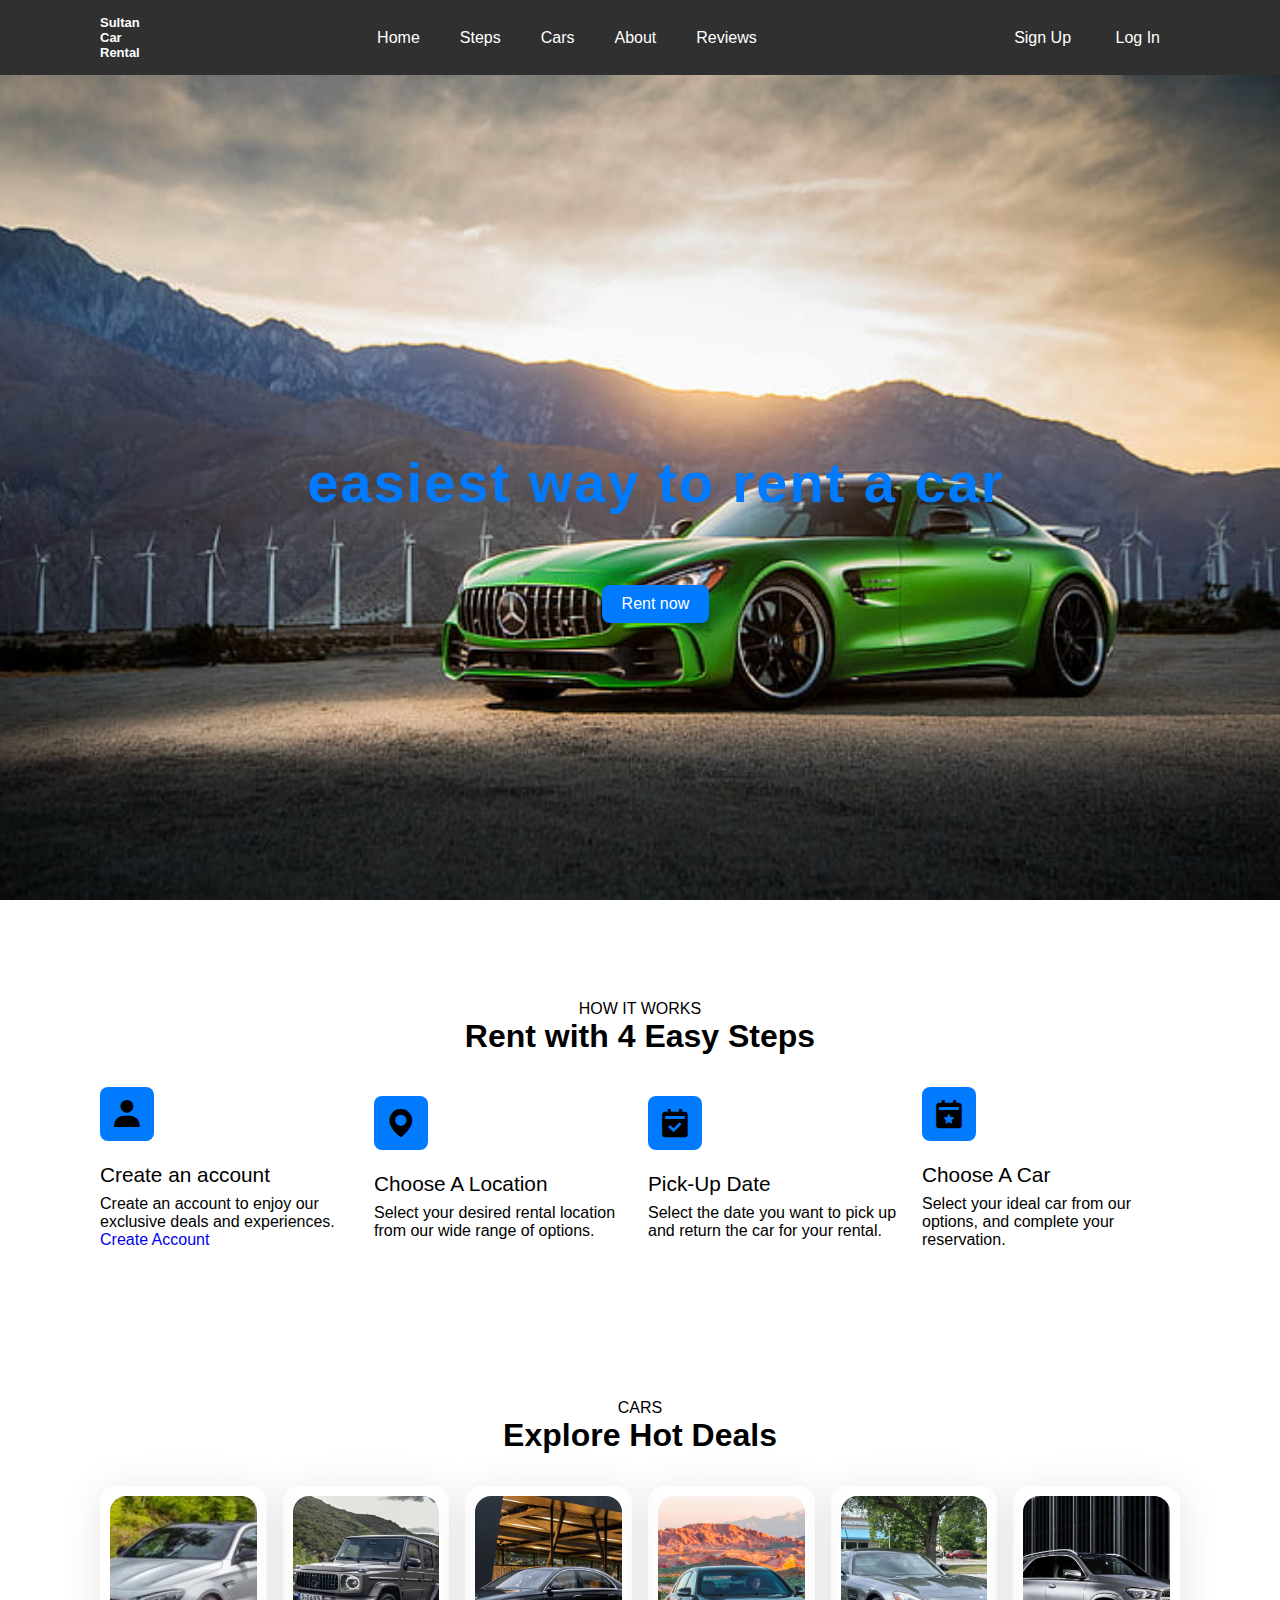
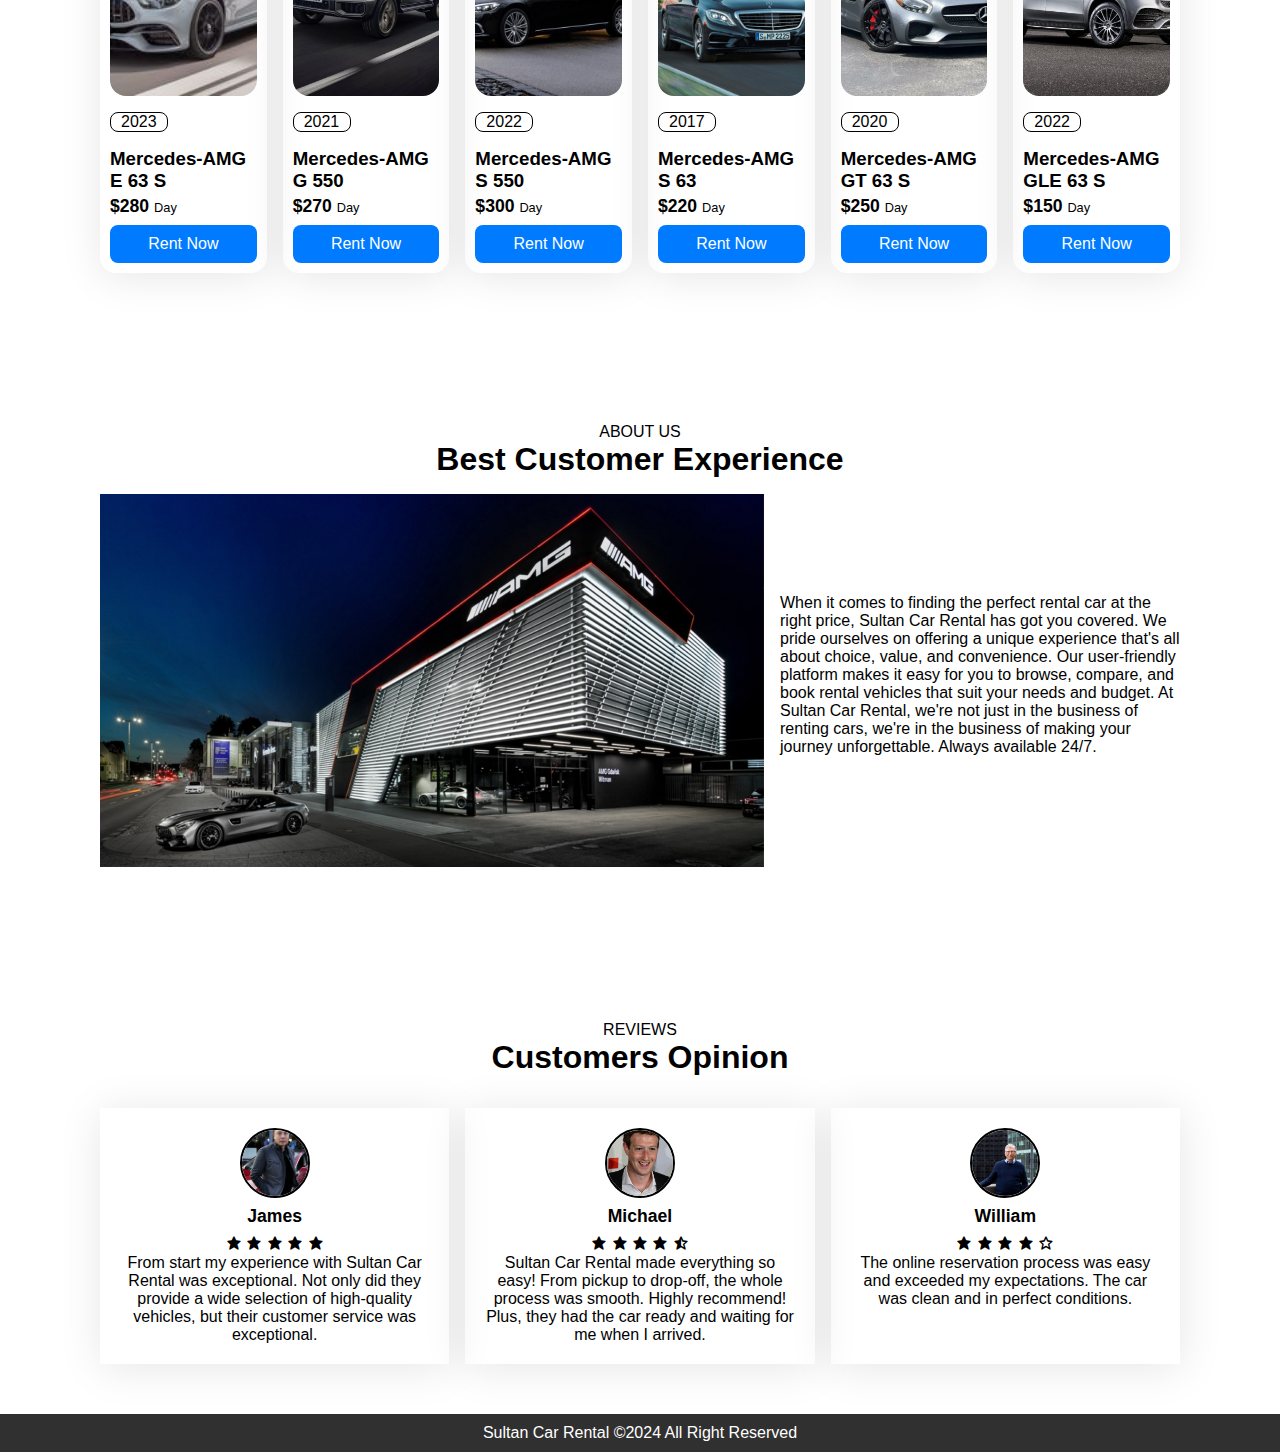
==== index.html @ 5238570a "Update and rename main.html to index.html" ====
<!DOCTYPE html>
<html lang="en">

<head>
    <meta charset="UTF-8">
    <meta name="viewport" content="width=device-width, initial-scale=1.0">
    <title>Sultan Car Rent</title>
    <link rel="stylesheet" href="stilo.css">
    <link rel="stylesheet" href="https://cdn.jsdelivr.net/npm/boxicons@latest/css/boxicons.min.css">
</head>

<body>
    <header>
        <a href="index.html">
            <h1>Sultan<br>Car<br>Rental</h1>
        </a>

        <ul class="navbar">
            <li><a href="#home">Home</a></li>
            <li><a href="#steps">Steps</a></li>
            <li><a href="#cars">Cars</a></li>
            <li><a href="#about">About</a></li>
            <li><a href="#reviews">Reviews</a></li>
        </ul>

        <div class="header-btn">
            <a href="sign_up.html" class="sign-up">Sign Up</a>
            <a href="log_in.html" class="log-in">Log In</a>
        </div>
    </header>
    <section class="home" id="home">
        <div class="text">
            <h1>easiest way to rent a car</h1>
            <a href="rent.html" class="btn">Rent now</a>
        </div>
    </section>
    <section class="steps" id="steps">
        <div class="heading">
            <span>How It Works </span>
            <h1>Rent with 4 Easy Steps</h1>
        </div>
        <div class="ride-container">
            <div class="box">
                <a href="sign_up.html">
                    <i class='bx bxs-user'></i>
                </a>
                <h2>Create an account</h2>
                <p>Create an account to enjoy our exclusive deals and experiences. <a href="sign_up.html">Create
                        Account</a></p>
            </div>
            <div class="box">
                <i class='bx bxs-map'></i>
                <h2>Choose A Location</h2>
                <p>Select your desired rental location from our wide range of options.</p>
            </div>
            <div class="box">
                <i class='bx bxs-calendar-check'></i>
                <h2>Pick-Up Date</h2>
                <p>Select the date you want to pick up and return the car for your rental.</p>
            </div>
            <div class="box">
                <i class='bx bxs-calendar-star'></i>
                <h2>Choose A Car</h2>
                <p>Select your ideal car from our options, and complete your reservation.</p>
            </div>
        </div>
    </section>
    <section class="cars" id="cars">
        <div class="heading">
            <span>Cars</span>
            <h1>Explore Hot Deals</h1>
        </div>
        <div class="services-container">
            <div class="box">
                <div class="box-img">
                    <img src="img/E63s.jpg" alt="">
                </div>
                <p>2023</p>
                <h3>Mercedes-AMG E 63 S</h3>
                <h2>$280 <span>Day</span> </h2>
                <a href="rent.html" class="btn">Rent Now</a>
            </div>

            <div class="box">
                <div class="box-img">
                    <img src="img/gclass.jpg" alt="">
                </div>
                <p>2021</p>
                <h3>Mercedes-AMG <br>G 550</h3>
                <h2>$270 <span>Day</span> </h2>
                <a href="rent.html" class="btn">Rent Now</a>
            </div>

            <div class="box">
                <div class="box-img">
                    <img src="img/sclass.jpg" alt="">
                </div>
                <p>2022</p>
                <h3>Mercedes-AMG S 550</h3>
                <h2>$300 <span>Day</span></h2>
                <a href="rent.html" class="btn">Rent Now</a>
            </div>

            <div class="box">
                <div class="box-img">
                    <img src="img/s63.jpg" alt="">
                </div>
                <p>2017</p>
                <h3>Mercedes-AMG <br>S 63</h3>
                <h2>$220 <span>Day</span> </h2>
                <a href="rent.html" class="btn">Rent Now</a>
            </div>

            <div class="box">
                <div class="box-img">
                    <img src="img/gts.jpg" alt="">
                </div>
                <p>2020</p>
                <h3>Mercedes-AMG GT 63 S</h3>
                <h2>$250 <span>Day</span></h2>
                <a href="rent.html" class="btn">Rent Now</a>
            </div>

            <div class="box">
                <div class="box-img">
                    <img src="img/gle.jpg" alt="">
                </div>
                <p>2022</p>
                <h3>Mercedes-AMG GLE 63 S</h3>
                <h2>$150 <span>Day</span></h2>
                <a href="rent.html" class="btn">Rent Now</a>
            </div>
        </div>
    </section>
    <section>
        <div class="heading" id="about">
            <span>About Us</span>
            <h1>Best Customer Experience</h1>
        </div>
        <div class="about-container">
            <div class="about-img">
                <img src="img/about.jpg">
            </div>
            <div class="about-text">
                <p>When it comes to finding the perfect rental car at the right price,
                    Sultan Car Rental has got you covered. We pride ourselves on offering
                    a unique experience that's all about choice, value, and convenience.
                    Our user-friendly platform makes it easy for you to browse, compare,
                    and book rental vehicles that suit your needs and budget. At Sultan Car Rental,
                    we're not just in the business of renting cars, we're in the business of making your journey
                    unforgettable.
                    Always available 24/7.</p>
            </div>
        </div>
    </section>
    <section class="reviews" id="reviews">
        <div class="heading">
            <span>Reviews</span>
            <h1>Customers Opinion</h1>
        </div>
        <div class="reviews-container">
            <div class="box">
                <div class="rev-img">
                    <img src="img/elon.jpg" alt="">
                </div>
                <h2>James</h2>
                <div class="stars">
                    <i class='bx bxs-star'></i>
                    <i class='bx bxs-star'></i>
                    <i class='bx bxs-star'></i>
                    <i class='bx bxs-star'></i>
                    <i class='bx bxs-star'></i>
                </div>
                <p>From start my experience with
                    Sultan Car Rental was exceptional. Not only
                    did they provide a wide selection of
                    high-quality vehicles, but their customer
                    service was exceptional.</p>
            </div>

            <div class="box">
                <div class="rev-img">
                    <img src="img/mark.jpg" alt="">
                </div>
                <h2>Michael</h2>
                <div class="stars">
                    <i class='bx bxs-star'></i>
                    <i class='bx bxs-star'></i>
                    <i class='bx bxs-star'></i>
                    <i class='bx bxs-star'></i>
                    <i class='bx bxs-star-half'></i>
                </div>
                <p>Sultan Car Rental made 
                    everything so easy! From pickup to 
                    drop-off, the whole process was smooth.
                    Highly recommend! Plus, they had the car 
                    ready and waiting for me when I arrived.</p>
            </div>

            <div class="box">
                <div class="rev-img">
                    <img src="img/bill.jpg" alt="">
                </div>
                <h2>William</h2>
                <div class="stars">
                    <i class='bx bxs-star'></i>
                    <i class='bx bxs-star'></i>
                    <i class='bx bxs-star'></i>
                    <i class='bx bxs-star'></i>
                    <i class='bx bx-star'></i>
                </div>
                <p>The online reservation process was easy
                    and exceeded my expectations. The car was
                    clean and in perfect conditions.</p>

            </div>
        </div>
    </section>
    <footer>
        <div class="copyright">
            Sultan Car Rental &#169;2024 All Right Reserved
        </div>
    </footer>
</body>

</html>
---- stilo.css ----
* {
    margin: 0;
    padding: 0;
    box-sizing: border-box;
    scroll-padding-top: 2rem;
    scroll-behavior: smooth;
    list-style: none;
    text-decoration: none;
    font-family: Arial, Helvetica, sans-serif;
}

html::-webkit-scrollbar {
    width: 0.5rem;
}

html::-webkit-scrollbar-track {
    background: transparent;
}

html::-webkit-scrollbar-thumb {
    background: black;

}

section {
    padding: 50px 100px;

}

header {
    position: fixed;
    width: 100%;
    top: 0;
    right: 0;
    display: flex;
    align-items: center;
    justify-content: space-between;
    background: #303030;
    padding: 15px 100px;
    z-index: 1000;
}

header h1 {
    color: white;
    font-size: small;
}

.navbar {
    display: flex;

}

.navbar li {
    position: relative;
}

.navbar a {
    font-size: 1rem;
    padding: 10px 20px;
    color: white;
    font-weight: 500;
}

.navbar a::after {
    content: '';
    width: 0;
    height: 3px;
    background: white;
    position: absolute;
    bottom: -4px;
    left: 0;
    transition: 0.5s;
}

.navbar a:hover::after {
    width: 100%;
}

.header-btn a {
    padding: 10px 20px;
    color: white;
    font-weight: 500;
}

.header-btn .log-in {
    background: #303030;
    color: #fff;
    border-radius: 0.5rem;
}

.header-btn .log-in:hover {
    background: #007bff;
}

.header-btn .sign-up {
    background: #303030;
    color: #fff;
    border-radius: 0.5rem;
}

.header-btn .sign-up:hover {
    background: #007bff;
}

.header-btn .logout {
    background: #303030;
    color: #fff;
    border-radius: 0.5rem;
}

.header-btn .logout:hover {
    background: #007bff;
}

.home {
    width: 100%;
    min-height: 100vh;
    position: relative;
    background: url('img/car1.jpg');
    background-repeat: no-repeat;
    background-position: center right;
    background-size: cover;
    display: grid;
    align-items: center;
    grid-template-columns: repeat(2, 1fr);
}

.frm {
    position: relative;
    display: grid;
    align-items: center;
}

.text h1 {
    font-size: 3.5rem;
    letter-spacing: 2px;
    color: #007bff;
    white-space: nowrap;
    text-align: center;
    position: absolute;
    top: 50%;
    left: 24%;

}

.text .btn {
    padding: 10px 20px;
    background: #007bff;
    color: #fff;
    border-radius: 0.5rem;
    position: absolute;
    left: 47%;
    top: 65%;

}

.text .btn:hover {
    background-color: red;
}

.text p {
    margin: 00.rem 0 1rem;
}

.form-container form {
    display: flex;
    flex-wrap: wrap;
    gap: 1rem;
    position: absolute;
    top: 1px;
    left: 100px;
    background: #fff;
    border-radius: 0.5rem;
    right: 100px;
}

.input-box input {
    padding: 7px;
    outline: none;
    border: none;
    background: #eeeff1;
    border-radius: 0.5rem;
    font-size: 1rem;

}

.options select {
    padding: 7px;
    outline: none;
    border: none;
    background: #eeeff1;
    border-radius: 0.5rem;
    font-size: 1rem;
}

.form-container form .btn {
    flex: 1 1 7rem;
    padding: 10px 34px;
    border: none;
    border-radius: 0.5rem;
    background: #303030;
    color: #fff;
    font-size: 1rem;

}

.form-container form .btn:hover {
    background: #007bff;

}

.heading {
    margin-top: 50px;
    text-align: center;
}

.heading span {
    font-weight: 0.9rem;
    text-transform: uppercase;
}

.heading h1 {
    font-size: 2rem;
}

.ride-container {
    display: grid;
    align-items: center;
    grid-template-columns: repeat(auto-fit, minmax(250px, auto));
    gap: 1rem;
    margin-top: 2rem;

}

.ride-container .box .bx {
    font-size: 34px;
    padding: 10px;
    background: #007bff;
    color: black;
    border-radius: 0.5rem;
}

.ride-container .box h2 {
    font-size: 1.3rem;
    font-weight: 500;
    margin: 1.4rem 0 0.5rem;
}

.ride-container .box .bx:hover {
    background: darkgrey;
    color: #fff;

}

.box a:hover {
    color: red;
}

.services-container {
    display: grid;
    grid-template-columns: repeat(auto-fit, minmax(2px, auto));
    gap: 1rem;
    margin-top: 2rem;
}

.services-container .box {
    padding: 10px;
    border-radius: 1rem;
    box-shadow: 1px 4px 41px rgba(0, 0, 0, 0.1);
}

.services-container .box .box-img {
    width: 100%;
    height: 200px;
}

.services-container .box .box-img img {
    width: 100%;
    height: 100%;
    border-radius: 1rem;
    object-fit: cover;
    object-fit: center;
}

.services-container .box p {
    padding: 0 10px;
    border: 1px solid black;
    width: 58px;
    border-radius: 0.5rem;
    margin: 1rem 0 1rem;
}

.services-container .box h3 {
    font-size: 500;
}

.services-container .box h2 {
    font-size: 1.1rem;
    font-weight: 600;
    color: black;
    margin: 0.2rem 0 0.5rem;
}

.services-container .box h2 span {
    font-size: 0.8rem;
    font-weight: 500;
    color: black;
}

.services-container .box .btn {
    display: flex;
    justify-content: center;
    background: #007bff;
    color: #fff;
    padding: 10px;
    border-radius: 0.5rem;
}

.services-container .box .btn:hover {
    background: red;
}

.about-container {
    display: grid;
    grid-template-columns: repeat(2, 1fr);
    margin-top: 2rem;
    align-items: center;
    gap: 1rem;
    margin-top: 1rem;
}

.about-img img {
    width: auto;
    height: auto;
}

.about-text span {
    font-weight: 500;
    color: black;
    text-transform: uppercase;
}

.about-text p {
    margin: 0.5rem 0 1.4rem;
}

.reviews-container {
    display: grid;
    grid-template-columns: repeat(auto-fit, minmax(250px, auto));
    gap: 1rem;
    margin-top: 2rem;
}

.rev-img {
    width: 70px;
    height: 70px;
}

.rev-img img {
    width: 100%;
    height: 100%;
    border-radius: 50%;
    object-fit: cover;
    object-position: center;
    border: 2px solid black;
}

.reviews-container .box {
    display: flex;
    flex-direction: column;
    align-items: center;
    text-align: center;
    padding: 20px;
    box-shadow: 1px 4px 41px rgba(0, 0, 0, 0.1);
    border-radius: 0.rem;
}

.reviews-container .box h2 {
    font-size: 1.1rem;
    font-weight: 600;
    margin: 0.5rem 0 0.5rem;
}

.reviews-container .box .stars .bx {
    color: black;
}

.login-page {
    width: 100%;
    height: 100%;
    position: relative;
    background: url('img/back.jpg');
    background-position: center right;
    background-size: cover;
    display: grid;
    align-items: center;
}

footer {
    position: relative;
    bottom: 0;
    padding: 5px;
    width: 100%;
    background-color: #303030;
    color: #fff;
    text-align: center;
}

.copyright {
    margin: 0 auto;
    max-width: 800px;
    padding: 5px;
    text-align: center;
}

.login-container {
    font-weight: 400;
    width: 300px;
    position: relative;
    margin: 60px auto 30px;
    padding: 10px;
    overflow: hidden;
    background: #111;
    border-radius: 0.4em;
    border: 1px solid #191919;
    box-shadow: inset 0 0 2px 1px rgba(255, 255, 255, 0.08), 0 16px 10px -8px rgba(0, 0, 0, 0.6);

}

.login-container .btn {
    padding: 10px 20px;
    background: #007bff;
    color: #fff;
    border-radius: 0.5rem;
    font-size: 1rem;
}

.login-container .btn:hover {
    background-color: red;
}

.login-page {
    margin: 0;
    padding: 0;
    height: 100vh;
    overflow: hidden;

}

.login-box {
    position: absolute;
    top: 50%;
    left: 50%;
    transform: translate(-50%, -50%);
    width: 400px;
    background: white;
    border-radius: 10px;

}

.login-box h1 {
    text-align: center;
    padding: 0 0 20px 0;
    border-bottom: 1p solid silver;
}

.login-box form {
    padding: 0 40px;
    box-sizing: border-box;

}

form .txt {
    position: relative;
    border-bottom: 2px solid #adadad;
    margin: 30px 0;

}

.txt input {
    width: 100%;
    padding: 0 5px;
    height: 40px;
    font-size: 16px;
    border: none;
    background: none;
    outline: none;

}

.txt label {
    position: absolute;
    top: 50%;
    left: 5px;
    color: #adadad;
    transform: translateY(-50%);
    font-size: 16px;
    pointer-events: none;
    transition: 0.5s;

}

.txt span::before {
    content: '';
    position: absolute;
    top: 40px;
    left: 0;
    width: 100%;
    height: 2px;
    background: #007bff;
    transition: 0.5s;

}

.txt input:focus~label,
.txt input:valid~label {
    top: -5px;
    color: #007bff;

}

.txt input:focus~span::before,
.txt input:valid~span::before {
    width: 100%;

}

.signup_link {
    margin: 30px 0;
    text-align: center;
    font-size: 16 px;
    color: #666666;

}

.signup_link a {
    color: #007bff;
    text-decoration: none;

}

.signup_link a:hover {
    text-decoration: underline;

}

.login-box form .btn {
    width: 100%;
    align-items: center;
    padding: 10px 34px;
    border: none;
    border-radius: 0.5rem;
    background: #303030;
    color: #fff;
    font-size: 1rem;

}

.login-box form .btn:hover {
    background: #007bff;

}


@media (max-width: 991px) {
    header {
        padding: 18px 40px;
    }

    section {
        padding: 50px 40px;
    }

    .navbar,
    .header-btn {
        display: none;
    }

}

@media (max-width: 881px) {
    .home {
        background-position: left;
    }

    .form-container form {
        bottom: 0.2rem;
        left: 40px;
    }
}

@media (max-width: 768px) {
    header {
        padding: 11px 40px;
    }

    .sign-up {
        display: none;
    }

    .text h1 {
        font-size: 2.5rem;
    }

    .home {
        grid-template-columns: 1fr;
    }

    .form-container form {
        position: unset;
    }

    .header .navbar {
        position: absolute;
        top: 50%;
        left: 50%;
        transform: translate(-50%, -50%);
        width: 100%;
        display: flex;
        flex-direction: column;
        background: #fff;
        box-shadow: 0 4px 4px rgba(0, 0, 0, 0.1);
        transition: 0.2s ease;
        text-align: center;
    }

    .navbar.active {
        top: 100%;
    }

    .navbar a {
        padding: 1rem;
        border-left: 2px solid white;
        margin: 1rem;
        display: block;
    }

    .navbar a:hover {
        color: #fff;
        background: black;
        border: none;
    }

    .navbar a::after {
        display: none;
    }

    .heading span {
        font-size: 0.9rem;
        font-weight: 600;
    }

    .heading h1 {
        font-size: 1.3rem;
    }

    .about-container {
        grid-template-columns: 1fr;
        text-align: center;
    }

    .about-img {
        padding: 1rem;
        order: 2rem;
    }
}


@media (max-width: 568px) {
    .copyright {
        flex-direction: column;
    }

    .form-container {
        padding-top: 2rem;
    }
}

@media (max-width: 350px) {
    .header {
        padding: 6px 14px;
    }

    section {
        padding: 50px 14px;
    }

    .header-btn .log-in {
        padding: 7px 10px;
        font-size: 14px;
        font-weight: 400;
    }

    .text h1 {
        font-size: 2rem;
    }

    .services-container {
        grid-template-columns: repeat(auto-fit, minmax(254), auto);
    }
}

@media screen and (max-width: 768px) {
    section {
        padding: 40px 70px;
    }

    header {
        padding: 15px;
    }

    header h1 {
        font-size: smaller;
    }

    .navbar a {
        font-size: 0.9rem;
    }

    .text h1 {
        font-size: 2.5rem;
        left: 20%;
    }

    .text .btn {
        left: 45%;
        top: 60%;
    }

    .form-container form {
        left: 50px;
        right: 50px;
    }

    .login-container {
        width: 250px;
    }

    .login-box {
        width: 300px;
    }

    .login-box h1 {
        font-size: 1.5rem;
        padding-bottom: 15px;
    }

    form .txt input,
    form .txt label {
        font-size: 14px;
    }
}

@media screen and (max-width: 576px) {
    section {
        padding: 30px 50px;
    }

    header {
        padding: 10px;
    }

    header h1 {
        font-size: x-small;
    }

    .navbar a {
        font-size: 0.8rem;
    }

    .text h1 {
        font-size: 2rem;
        left: 15%;
    }

    .text .btn {
        left: 42%;
        top: 55%;
    }

    .form-container form {
        left: 30px;
        right: 30px;
    }

    .login-container {
        width: 200px;
    }

    .login-box {
        width: 250px;
    }

    .login-box h1 {
        font-size: 1.3rem;
    }

    form .txt input,
    form .txt label {
        font-size: 12px;
    }

    .signup_link {
        font-size: 14px;
    }
}
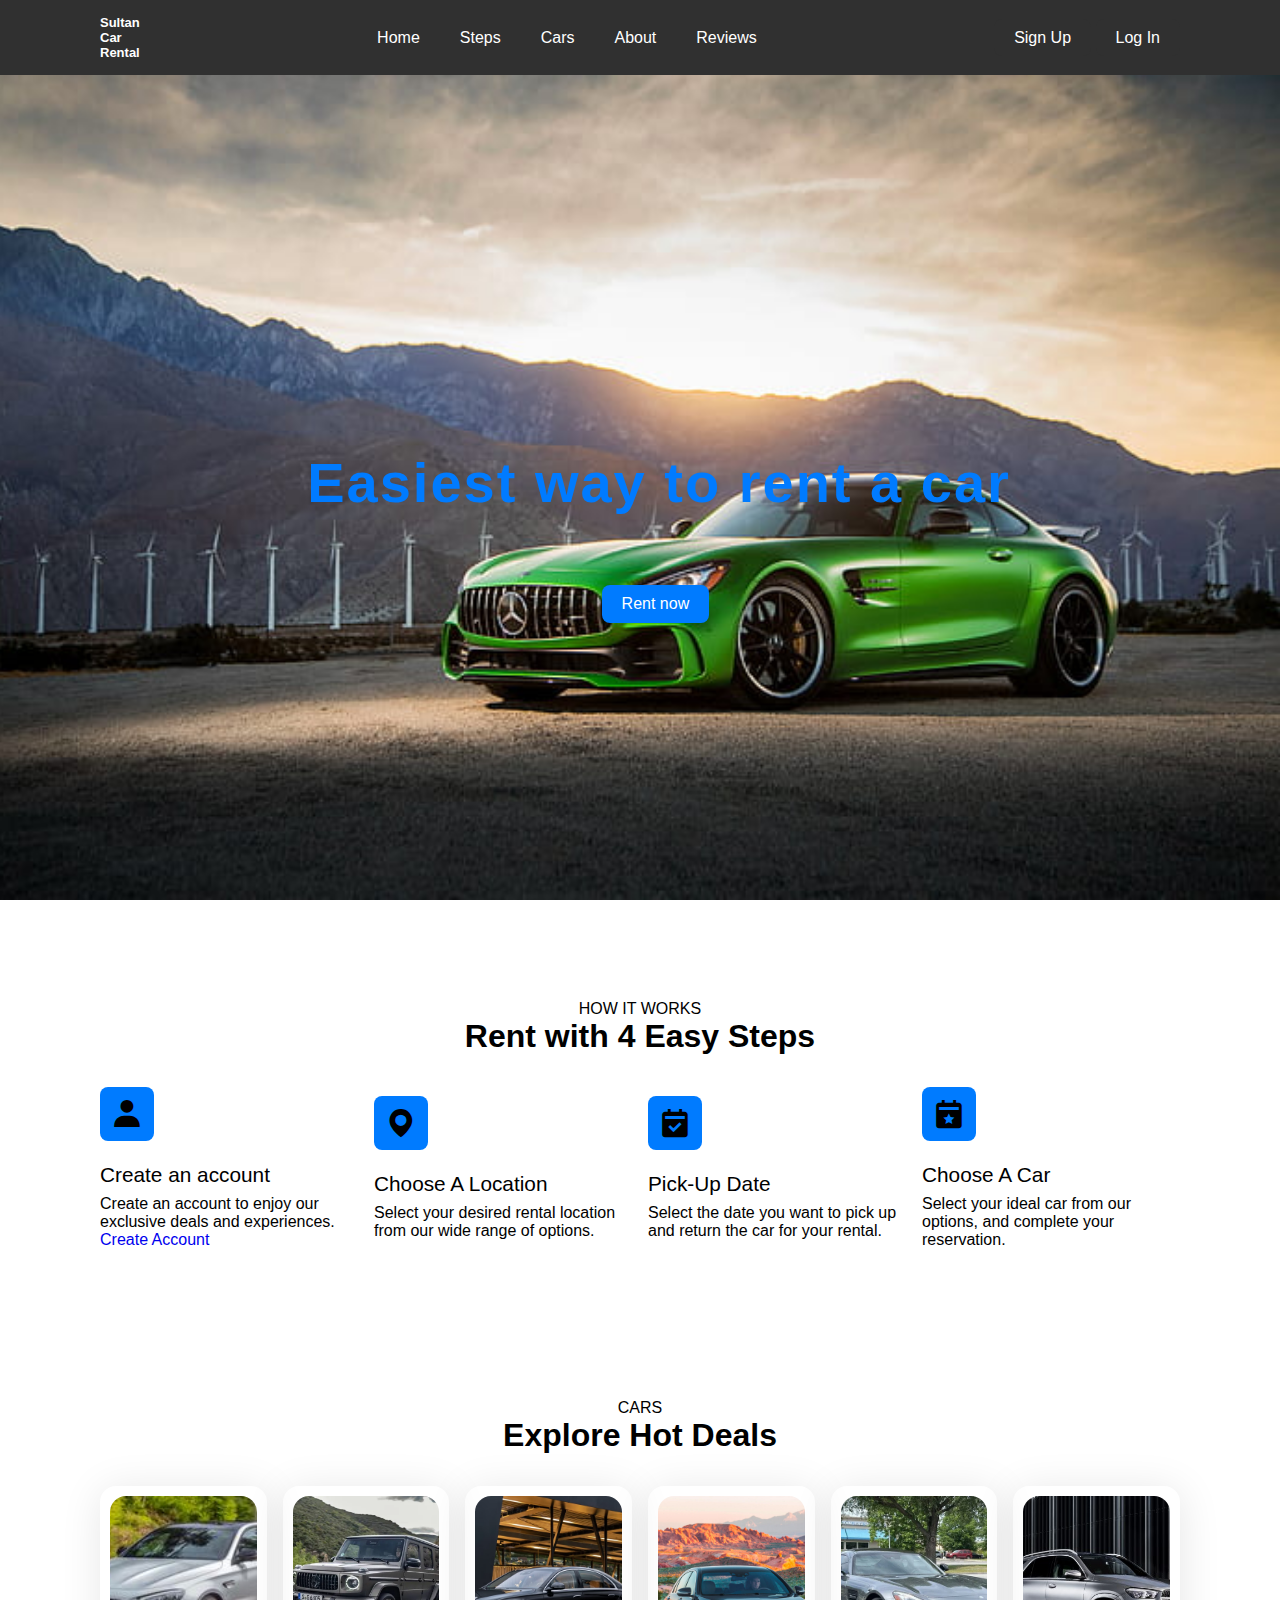
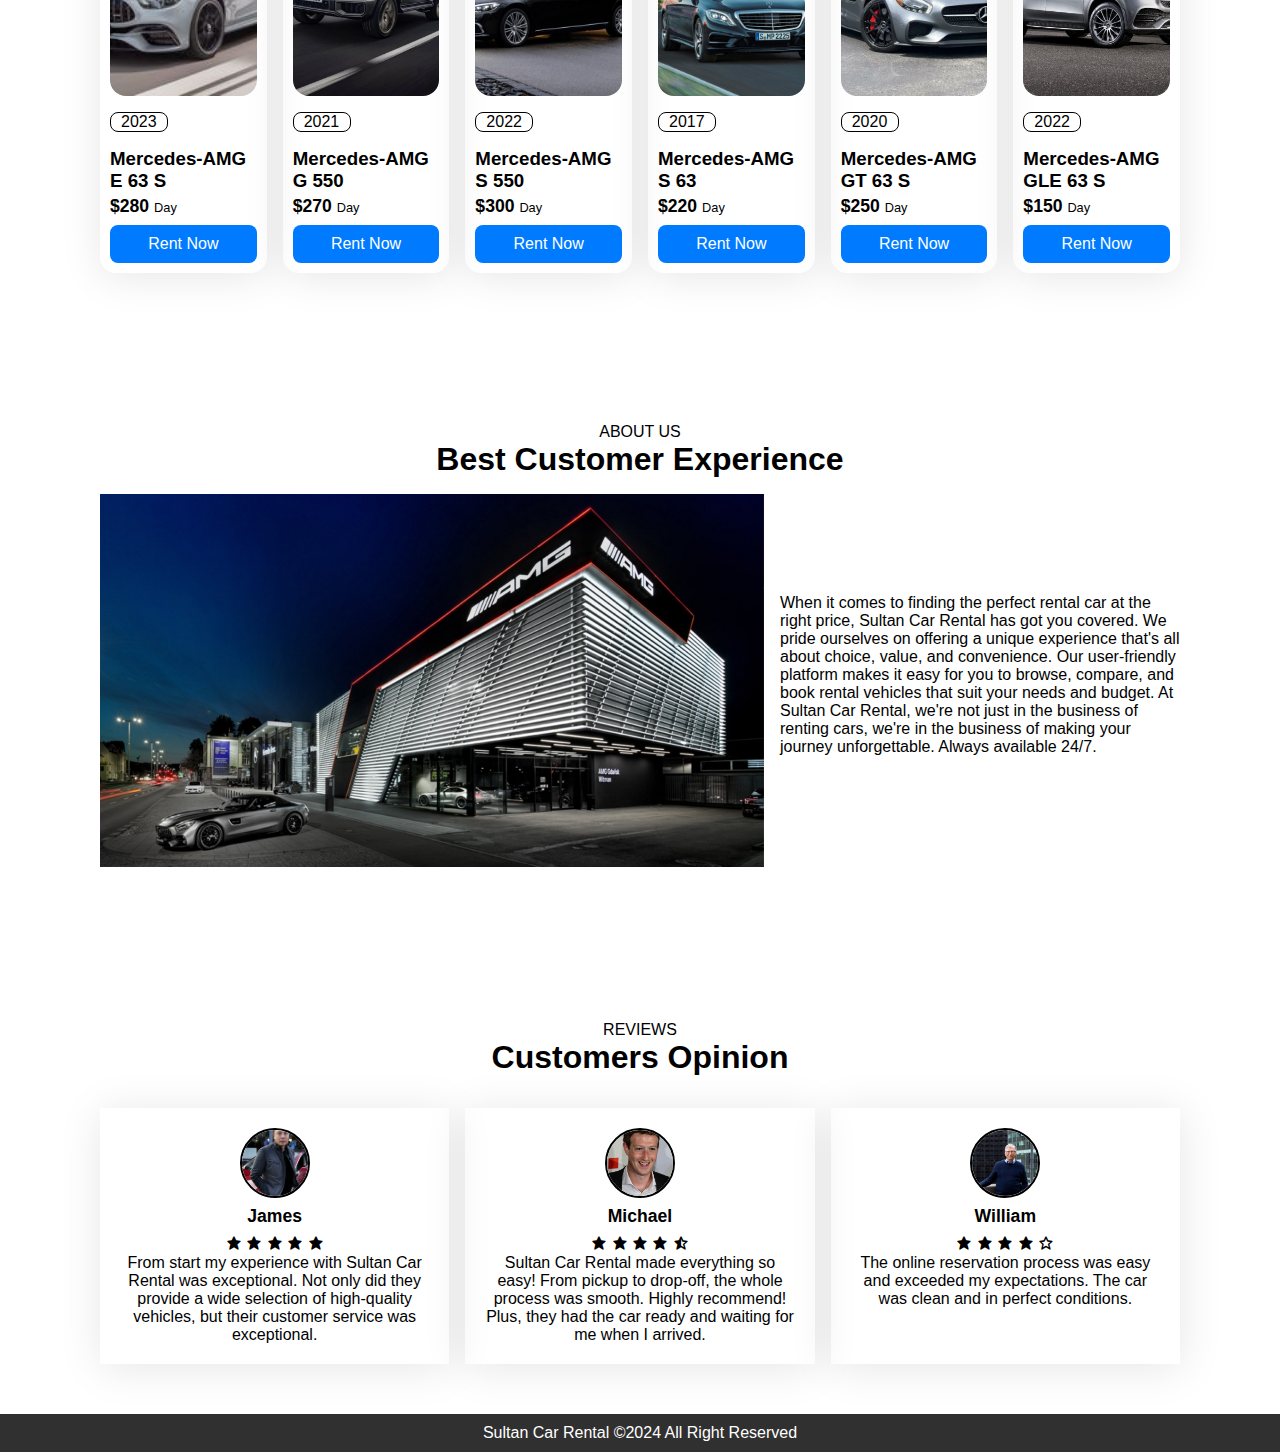
==== commit 3271527e: "Update index.html" ====
--- a/index.html
+++ b/index.html
@@ -30,7 +30,7 @@
     </header>
     <section class="home" id="home">
         <div class="text">
-            <h1>easiest way to rent a car</h1>
+            <h1>Easiest way to rent a car</h1>
             <a href="rent.html" class="btn">Rent now</a>
         </div>
     </section>
--- a/stilo.css
+++ b/stilo.css
@@ -561,160 +561,58 @@
 
 }
 
-
-@media (max-width: 991px) {
+@media screen and (max-width: 576px) {
+    * {
+        scroll-padding-top: 1rem;
+    }
+
     header {
-        padding: 18px 40px;
+        padding: 15px;
     }
 
     section {
-        padding: 50px 40px;
-    }
-
-    .navbar,
-    .header-btn {
-        display: none;
-    }
-
-}
-
-@media (max-width: 881px) {
+        padding: 30px;
+    }
+
     .home {
-        background-position: left;
-    }
-
-    .form-container form {
-        bottom: 0.2rem;
-        left: 40px;
-    }
-}
-
-@media (max-width: 768px) {
-    header {
-        padding: 11px 40px;
-    }
-
-    .sign-up {
-        display: none;
-    }
-
-    .text h1 {
-        font-size: 2.5rem;
-    }
-
-    .home {
-        grid-template-columns: 1fr;
-    }
-
-    .form-container form {
-        position: unset;
-    }
-
-    .header .navbar {
-        position: absolute;
-        top: 50%;
-        left: 50%;
-        transform: translate(-50%, -50%);
-        width: 100%;
-        display: flex;
-        flex-direction: column;
-        background: #fff;
-        box-shadow: 0 4px 4px rgba(0, 0, 0, 0.1);
-        transition: 0.2s ease;
-        text-align: center;
-    }
-
-    .navbar.active {
-        top: 100%;
-    }
-
-    .navbar a {
-        padding: 1rem;
-        border-left: 2px solid white;
-        margin: 1rem;
-        display: block;
-    }
-
-    .navbar a:hover {
-        color: #fff;
-        background: black;
-        border: none;
-    }
-
-    .navbar a::after {
-        display: none;
-    }
-
-    .heading span {
-        font-size: 0.9rem;
-        font-weight: 600;
-    }
-
-    .heading h1 {
-        font-size: 1.3rem;
-    }
-
-    .about-container {
-        grid-template-columns: 1fr;
-        text-align: center;
-    }
-
-    .about-img {
-        padding: 1rem;
-        order: 2rem;
-    }
-}
-
-
-@media (max-width: 568px) {
-    .copyright {
-        flex-direction: column;
-    }
-
-    .form-container {
-        padding-top: 2rem;
-    }
-}
-
-@media (max-width: 350px) {
-    .header {
-        padding: 6px 14px;
-    }
-
-    section {
-        padding: 50px 14px;
-    }
-
-    .header-btn .log-in {
-        padding: 7px 10px;
-        font-size: 14px;
-        font-weight: 400;
+        background-position: center;
     }
 
     .text h1 {
         font-size: 2rem;
-    }
-
-    .services-container {
-        grid-template-columns: repeat(auto-fit, minmax(254), auto);
-    }
-}
-
-@media screen and (max-width: 768px) {
+        left: 10%;
+    }
+
+    .text .btn {
+        left: 40%;
+        top: 55%;
+    }
+
+    .form-container form {
+        left: 20px;
+        right: 20px;
+    }
+
+    .login-box {
+        width: 250px;
+    }
+}
+
+@media screen and (min-width: 576px) and (max-width: 992px) {
+    * {
+        scroll-padding-top: 1.5rem;
+    }
+
+    header {
+        padding: 15px 50px;
+    }
+
     section {
-        padding: 40px 70px;
-    }
-
-    header {
-        padding: 15px;
-    }
-
-    header h1 {
-        font-size: smaller;
-    }
-
-    .navbar a {
-        font-size: 0.9rem;
+        padding: 50px;
+    }
+
+    .home {
+        background-position: center right;
     }
 
     .text h1 {
@@ -732,75 +630,44 @@
         right: 50px;
     }
 
-    .login-container {
-        width: 250px;
-    }
-
     .login-box {
         width: 300px;
     }
-
-    .login-box h1 {
-        font-size: 1.5rem;
-        padding-bottom: 15px;
-    }
-
-    form .txt input,
-    form .txt label {
-        font-size: 14px;
-    }
-}
-
-@media screen and (max-width: 576px) {
+}
+
+@media screen and (min-width: 992px) {
+    * {
+        scroll-padding-top: 2rem;
+    }
+
+    header {
+        padding: 15px 100px;
+    }
+
     section {
-        padding: 30px 50px;
-    }
-
-    header {
-        padding: 10px;
-    }
-
-    header h1 {
-        font-size: x-small;
-    }
-
-    .navbar a {
-        font-size: 0.8rem;
+        padding: 50px 100px;
+    }
+
+    .home {
+        background-position: center right;
     }
 
     .text h1 {
-        font-size: 2rem;
-        left: 15%;
+        font-size: 3.5rem;
+        left: 24%;
     }
 
     .text .btn {
-        left: 42%;
-        top: 55%;
+        left: 47%;
+        top: 65%;
     }
 
     .form-container form {
-        left: 30px;
-        right: 30px;
-    }
-
-    .login-container {
-        width: 200px;
+        left: 100px;
+        right: 100px;
     }
 
     .login-box {
-        width: 250px;
-    }
-
-    .login-box h1 {
-        font-size: 1.3rem;
-    }
-
-    form .txt input,
-    form .txt label {
-        font-size: 12px;
-    }
-
-    .signup_link {
-        font-size: 14px;
-    }
-}+        width: 400px;
+    }
+}
